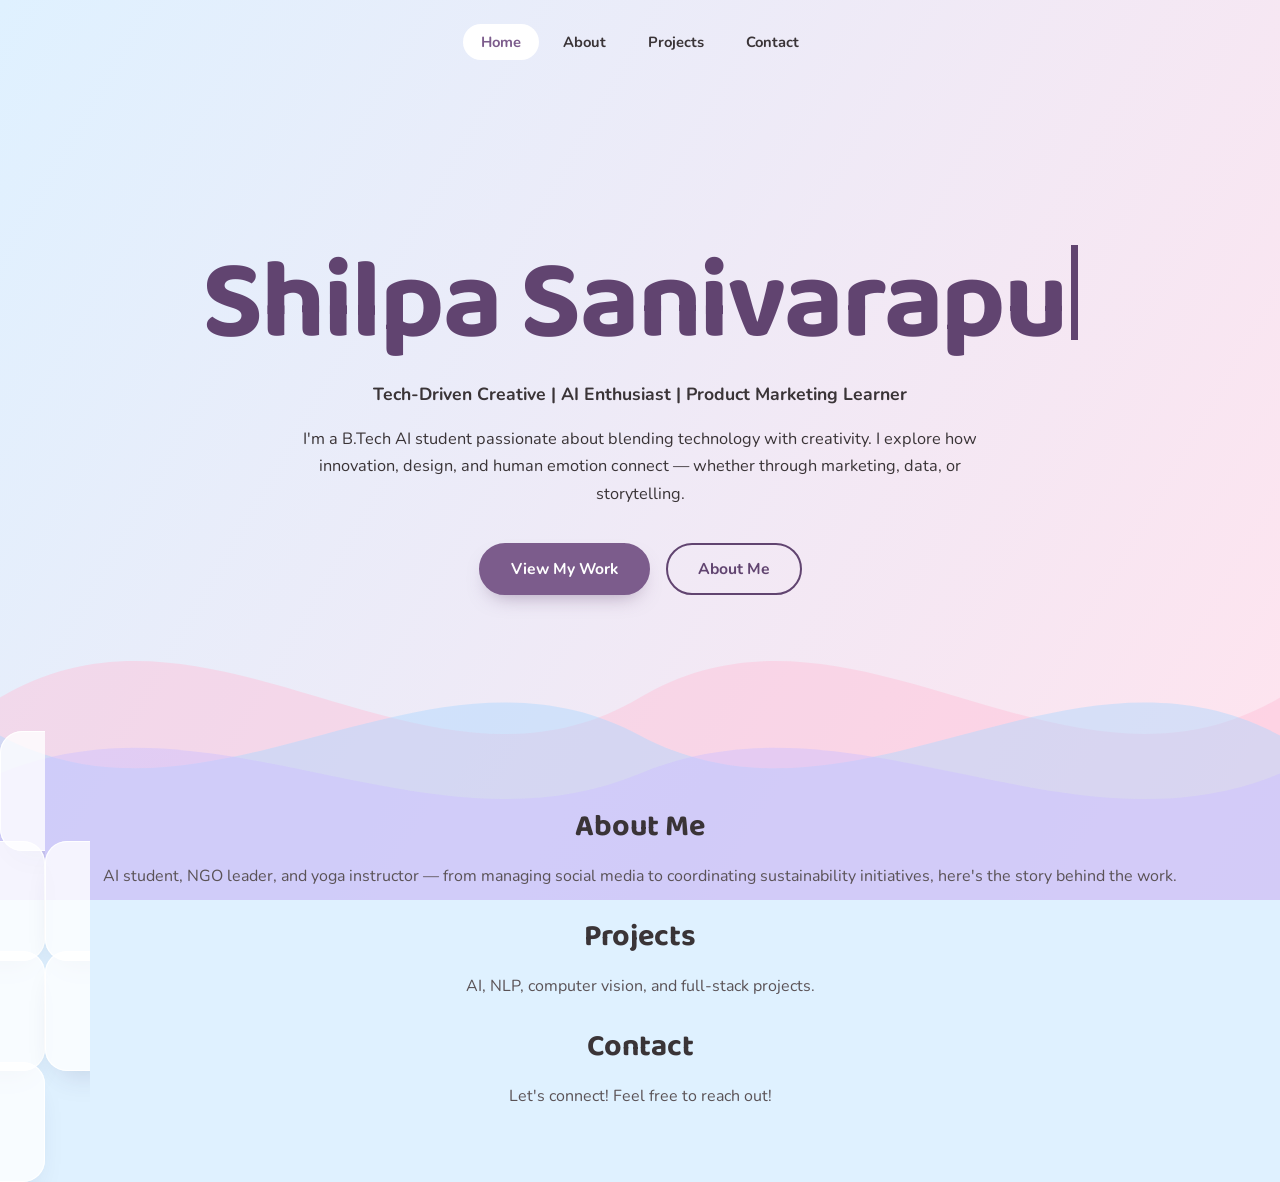
==== index.html @ 920e452c "Update index.html" ====
<!DOCTYPE html>
<html lang="en">
<head>
<meta charset="UTF-8">
<meta name="viewport" content="width=device-width, initial-scale=1.0">
<title>Shilpa Sanivarapu</title>
<link rel="stylesheet" href="style.css?v=3">
<script>document.documentElement.classList.add('js');</script>
</head>
<body>

<!-- Animated wavy background -->
<div class="bg-glow" aria-hidden="true"></div>
<div class="waves" aria-hidden="true">
  <svg class="wave w1" viewBox="0 0 2880 320" preserveAspectRatio="none"><path d="M0,160 C240,60 480,260 720,160 C960,60 1200,260 1440,160 C1680,60 1920,260 2160,160 C2400,60 2640,260 2880,160 L2880,320 L0,320 Z"/></svg>
  <svg class="wave w2" viewBox="0 0 2880 320" preserveAspectRatio="none"><path d="M0,190 C240,280 480,100 720,190 C960,280 1200,100 1440,190 C1680,280 1920,100 2160,190 C2400,280 2640,100 2880,190 L2880,320 L0,320 Z"/></svg>
  <svg class="wave w3" viewBox="0 0 2880 320" preserveAspectRatio="none"><path d="M0,220 C240,150 480,290 720,220 C960,150 1200,290 1440,220 C1680,150 1920,290 2160,220 C2400,150 2640,290 2880,220 L2880,320 L0,320 Z"/></svg>
</div>

<nav class="site-nav">
  <a href="index.html" class="active">Home</a>
  <a href="about.html">About</a>
  <a href="projects.html">Projects</a>
  <a href="contact.html">Contact</a>
</nav>

<section class="hero">
  <h1 id="name" aria-label="Shilpa Sanivarapu">Shilpa Sanivarapu</h1>
  <p class="tagline fade-in">Tech-Driven Creative | AI Enthusiast | Product Marketing Learner</p>
  <p class="intro fade-in">I'm a B.Tech AI student passionate about blending technology with creativity. I explore how innovation, design, and human emotion connect — whether through marketing, data, or storytelling.</p>
  <div class="btn-row fade-in">
    <a href="projects.html" class="btn">View My Work</a>
    <a href="about.html" class="btn btn-outline">About Me</a>
  </div>
</section>

  <a href="about.html" class="card reveal">
    <h2>About Me</h2>
    <p class="teaser">AI student, NGO leader, and yoga instructor — from managing social media to coordinating sustainability initiatives, here's the story behind the work.</p>
  </a>
  <a href="projects.html" class="card reveal">
    <h2>Projects</h2>
    <p class="teaser">AI, NLP, computer vision, and full-stack projects.</p>
  </a>
  <a href="contact.html" class="card reveal">
    <h2>Contact</h2>
    <p class="teaser">Let's connect! Feel free to reach out!</p>
  </a>

<script>
(function () {
  var reduce = window.matchMedia('(prefers-reduced-motion: reduce)').matches;
  var h1 = document.getElementById('name');
  var full = h1.textContent;
  var seen = false;
  try { seen = sessionStorage.getItem('introSeen'); sessionStorage.setItem('introSeen', '1'); } catch (e) {}

  // Typing intro (~1.2s), skipped on repeat visits or reduced motion
  if (reduce || seen) {
    document.body.classList.add('intro-done');
  } else {
    h1.textContent = '';
    h1.classList.add('typing');
    var i = 0, speed = 70;
    (function type() {
      h1.textContent = full.slice(0, ++i);
      if (i < full.length) setTimeout(type, speed);
      else setTimeout(function () { h1.classList.remove('typing'); }, 700);
    })();
    document.body.classList.add('intro-run'); // fades in the rest right away
  }

  // Scroll reveals
  var items = document.querySelectorAll('.reveal');
  if (!('IntersectionObserver' in window) || reduce) {
    items.forEach(function (el) { el.classList.add('in'); });
    return;
  }
  var io = new IntersectionObserver(function (entries) {
    entries.forEach(function (e) {
      if (e.isIntersecting) { e.target.classList.add('in'); io.unobserve(e.target); }
    });
  }, { threshold: 0.2 });
  items.forEach(function (el) { io.observe(el); });
})();
</script>
</body>
</html>
---- style.css ----
@import url('https://fonts.googleapis.com/css2?family=Baloo+2:wght@600;700;800&family=Nunito:wght@400;600;700&display=swap');

:root {
  --sky: #dff1ff;
  --blush: #ffe3ee;
  --accent: #7c5c8c;
  --accent-dark: #614470;
  --heading: #3a3437;
  --text: #5a5256;
  --card: rgba(255, 255, 255, 0.78);
  --border: rgba(255, 255, 255, 0.9);
  --shadow: 0 16px 32px -18px rgba(60, 50, 90, 0.25);
}

* { margin: 0; padding: 0; box-sizing: border-box; }
html { scroll-behavior: smooth; }

body {
  font-family: 'Nunito', -apple-system, BlinkMacSystemFont, sans-serif;
  color: var(--text);
  background: var(--sky);
  min-height: 100vh;
  overflow-x: hidden;
}

h1, h2, h3 { font-family: 'Baloo 2', 'Nunito', sans-serif; font-weight: 700; color: var(--heading); }
a { text-decoration: none; color: inherit; }

/* ---------- Animated background ---------- */
.bg-glow {
  position: fixed; inset: 0; z-index: -2;
  background: linear-gradient(120deg, var(--sky), var(--blush), #e8e4ff, var(--sky));
  background-size: 300% 300%;
  animation: drift 18s ease-in-out infinite;
}
@keyframes drift { 0%,100% { background-position: 0% 50%; } 50% { background-position: 100% 50%; } }

.waves { position: fixed; left: 0; right: 0; bottom: 0; height: 45vh; z-index: -1; overflow: hidden; pointer-events: none; }
.wave { position: absolute; bottom: 0; left: 0; width: 200%; height: 100%; animation: slide linear infinite; }
.wave path { fill: currentColor; }
.w1 { color: rgba(255, 190, 215, 0.45); animation-duration: 22s; }
.w2 { color: rgba(170, 215, 255, 0.45); animation-duration: 30s; animation-direction: reverse; }
.w3 { color: rgba(205, 190, 255, 0.45); animation-duration: 40s; }
@keyframes slide { to { transform: translateX(-50%); } }

/* ---------- Nav ---------- */
.site-nav { display: flex; justify-content: center; gap: 6px; flex-wrap: wrap; padding: 24px 24px 0; }
.site-nav a {
  font-weight: 700; font-size: 0.92rem; color: var(--heading);
  padding: 8px 18px; border-radius: 999px; transition: background 0.2s, color 0.2s;
}
.site-nav a:hover, .site-nav a.active { background: #fff; color: var(--accent); }

/* ---------- Hero ---------- */
.hero { text-align: center; padding: 90px 24px 90px; max-width: 1100px; margin: 0 auto; min-height: 80vh; display: flex; flex-direction: column; justify-content: center; }
.hero h1 {
  font-size: clamp(3rem, 10vw, 7rem);
  line-height: 1; letter-spacing: -0.02em; margin-bottom: 22px;
  color: var(--accent-dark); min-height: 1em;
}
.hero h1.typing::after { content: ''; display: inline-block; width: 0.06em; height: 0.85em; margin-left: 0.05em; background: var(--accent-dark); vertical-align: -0.05em; animation: blink 0.7s step-end infinite; }
@keyframes blink { 50% { opacity: 0; } }

.tagline { font-weight: 700; color: var(--heading); font-size: 1.1rem; margin-bottom: 20px; }
.intro { font-size: 1.02rem; line-height: 1.7; max-width: 680px; margin: 0 auto 34px; color: var(--heading); }

/* Rest of hero fades in right after typing starts */
.fade-in { opacity: 1; }
body.intro-run .fade-in { opacity: 0; animation: fadeUp 0.8s ease forwards; }
body.intro-run .tagline { animation-delay: 0.4s; }
body.intro-run .intro { animation-delay: 0.6s; }
body.intro-run .btn-row { animation-delay: 0.8s; }
@keyframes fadeUp { from { opacity: 0; transform: translateY(14px); } to { opacity: 1; transform: none; } }

.btn-row { display: flex; gap: 16px; justify-content: center; flex-wrap: wrap; }
.btn {
  display: inline-block; font-weight: 700; font-size: 0.98rem; color: #fff; background: var(--accent);
  padding: 13px 30px; border-radius: 999px; border: 2px solid var(--accent);
  box-shadow: 0 10px 20px -10px rgba(97, 68, 112, 0.5); transition: transform 0.15s, background 0.15s;
}
.btn:hover { transform: translateY(-2px); background: var(--accent-dark); }
.btn-outline { background: transparent; color: var(--accent-dark); border-color: var(--accent-dark); box-shadow: none; }
.btn-outline:hover { background: var(--accent-dark); color: #fff; }

/* ---------- Cards ---------- */
.section-wrap { max-width: 820px; margin: 0 auto; padding: 0 24px 140px; display: flex; flex-direction: column; gap: 28px; }
.card {
  background: var(--card); backdrop-filter: blur(8px); -webkit-backdrop-filter: blur(8px);
  border: 1px solid var(--border); border-radius: 22px; box-shadow: var(--shadow);
  padding: 48px 44px; text-align: center; transition: transform 0.2s, box-shadow 0.2s;
}
.card:hover { transform: translateY(-4px); }
.card h2 { font-size: 1.9rem; margin-bottom: 12px; }
.teaser { line-height: 1.7; }

/* Scroll reveal (only hidden when JS is running) */
.js .reveal { opacity: 0; transform: translateY(28px); transition: opacity 0.7s ease, transform 0.7s ease; }
.js .reveal.in { opacity: 1; transform: none; }
.js .reveal.in:hover { transform: translateY(-4px); }

/* ---------- Inner pages (About, Projects, Contact) ---------- */
.page-wrap { max-width: 820px; margin: 0 auto; padding: 50px 24px 140px; }
.page-card { background: var(--card); backdrop-filter: blur(8px); border: 1px solid var(--border); border-radius: 22px; box-shadow: var(--shadow); padding: 52px 46px; }
.page-card h1 { font-size: 2.4rem; text-align: center; margin-bottom: 30px; color: var(--accent); }
.page-card p { line-height: 1.8; margin-bottom: 20px; }
.grid { display: grid; grid-template-columns: repeat(auto-fit, minmax(230px, 1fr)); gap: 20px; margin: 32px 0; }
.grid-item { background: #fff; border-radius: 18px; padding: 26px 24px; }
.grid-item h3 { font-size: 1.12rem; margin-bottom: 8px; color: var(--accent-dark); }
.back-link-row { text-align: center; margin-top: 36px; }
.back-link { font-weight: 700; font-size: 0.92rem; }
.back-link:hover { color: var(--accent); }

@media (max-width: 600px) { .card, .page-card { padding: 32px 22px; } }

@media (prefers-reduced-motion: reduce) {
  *, *::before, *::after { animation: none !important; transition: none !important; }
  .js .reveal { opacity: 1; transform: none; }
}
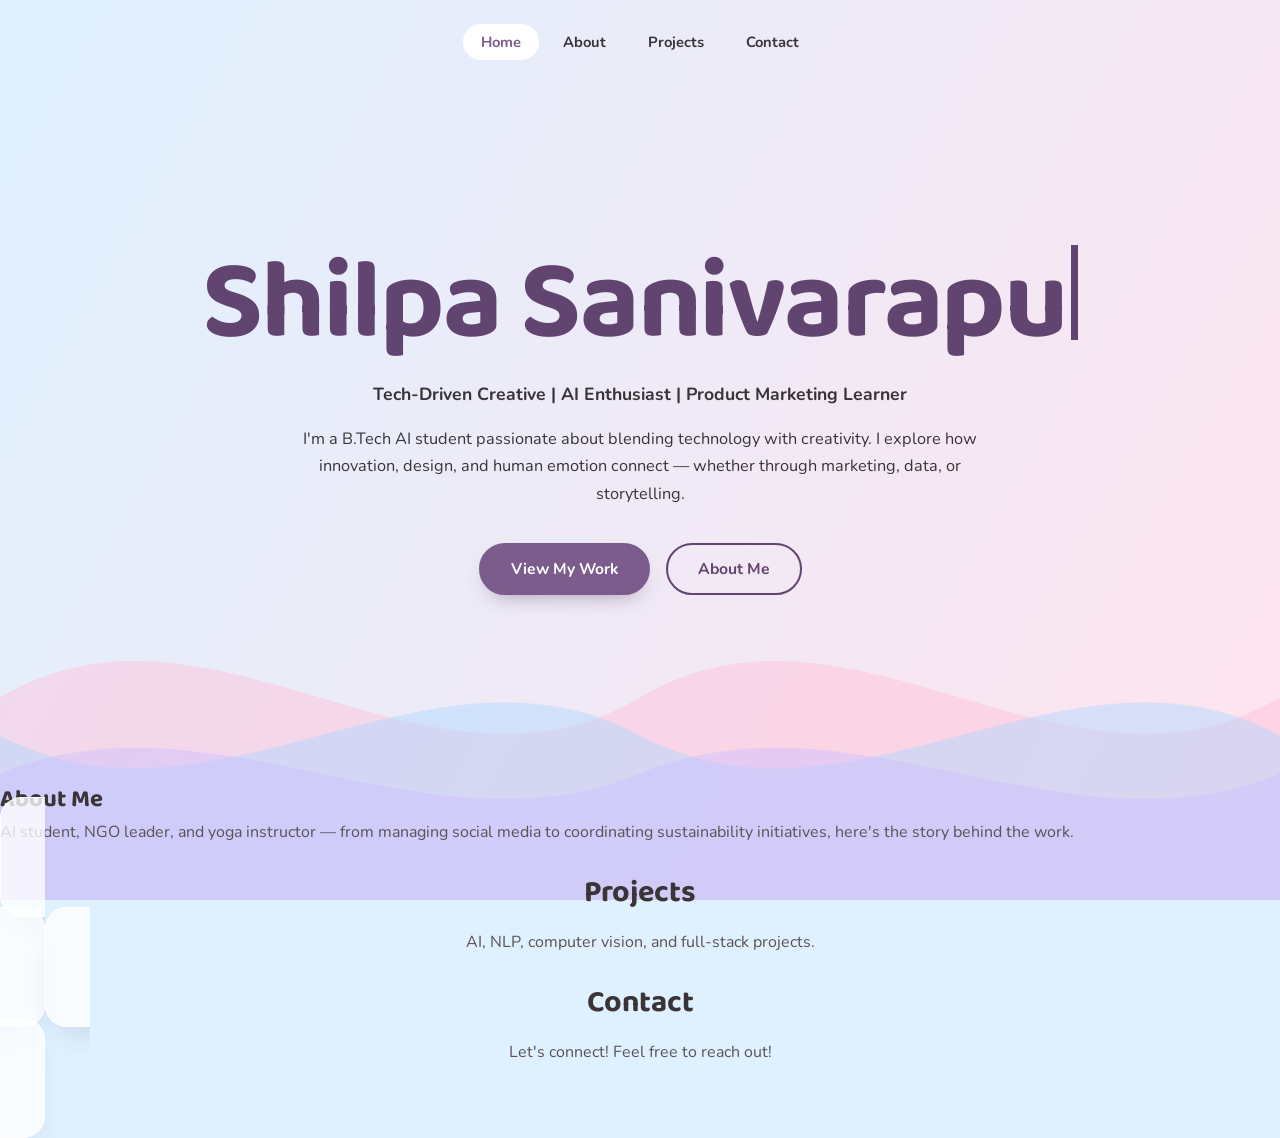
==== commit c1c0ddbb: "Fix anchor tag for About Me section" ====
--- a/index.html
+++ b/index.html
@@ -9,7 +9,6 @@
 </head>
 <body>
 
-<!-- Animated wavy background -->
 <div class="bg-glow" aria-hidden="true"></div>
 <div class="waves" aria-hidden="true">
   <svg class="wave w1" viewBox="0 0 2880 320" preserveAspectRatio="none"><path d="M0,160 C240,60 480,260 720,160 C960,60 1200,260 1440,160 C1680,60 1920,260 2160,160 C2400,60 2640,260 2880,160 L2880,320 L0,320 Z"/></svg>
@@ -34,7 +33,7 @@
   </div>
 </section>
 
-  <a href="about.html" class="card reveal">
+  <a href="about.html">
     <h2>About Me</h2>
     <p class="teaser">AI student, NGO leader, and yoga instructor — from managing social media to coordinating sustainability initiatives, here's the story behind the work.</p>
   </a>
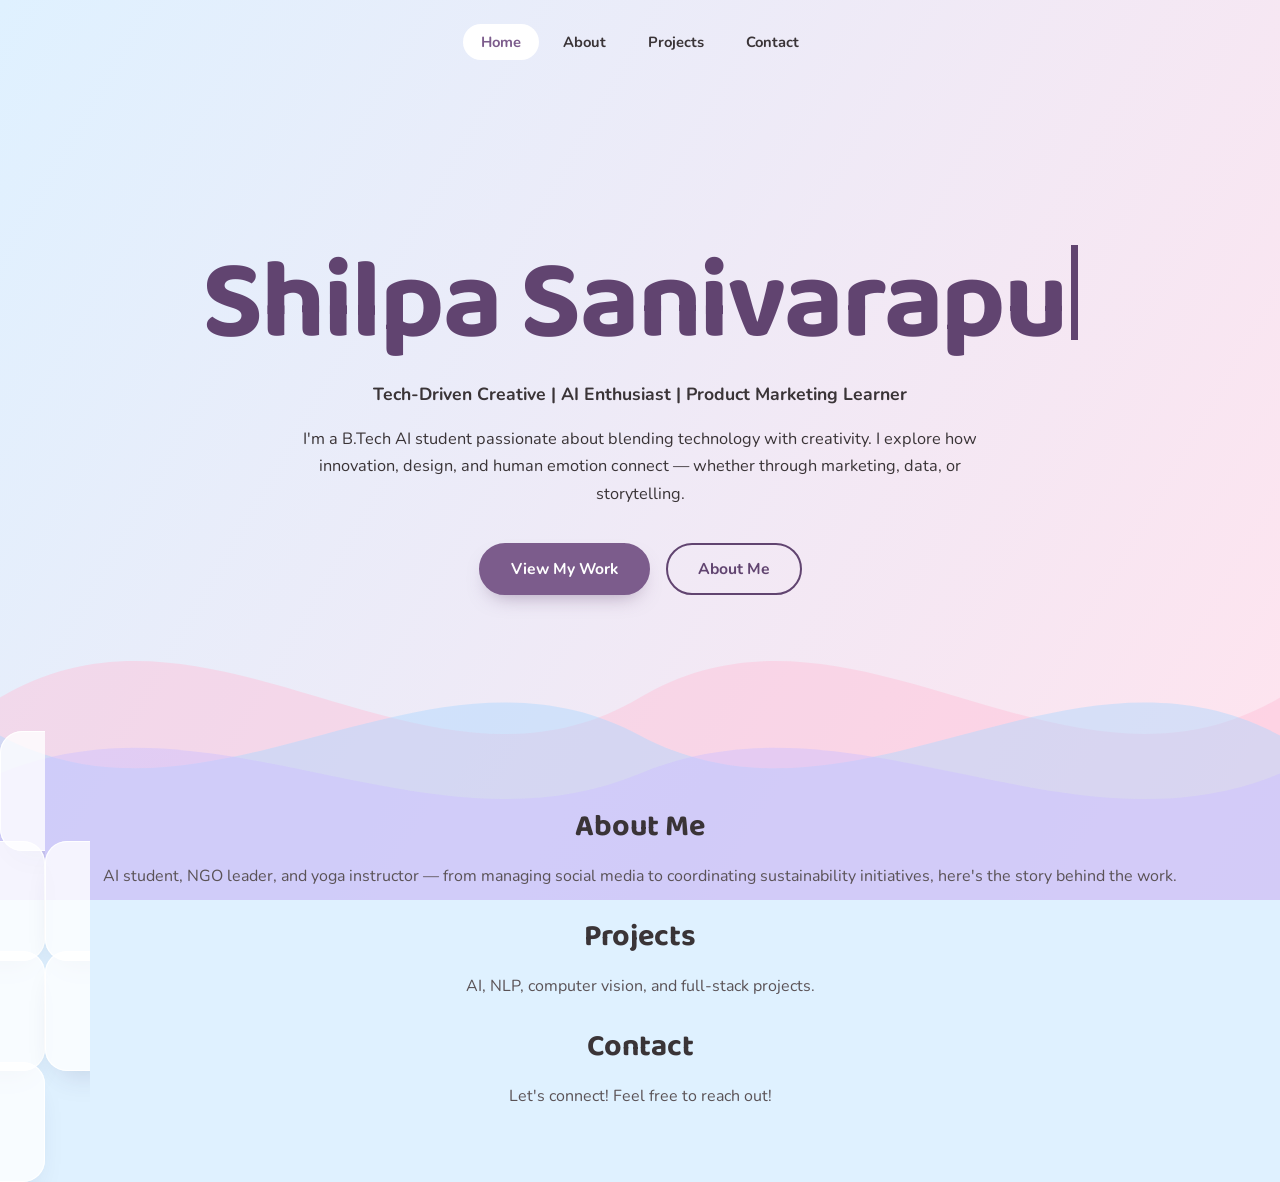
==== commit 0b149963: "Update index.html" ====
--- a/index.html
+++ b/index.html
@@ -33,7 +33,8 @@
   </div>
 </section>
 
-  <a href="about.html">
+<div class="cards-container">
+  <a href="about.html" class="card reveal">
     <h2>About Me</h2>
     <p class="teaser">AI student, NGO leader, and yoga instructor — from managing social media to coordinating sustainability initiatives, here's the story behind the work.</p>
   </a>
@@ -45,6 +46,7 @@
     <h2>Contact</h2>
     <p class="teaser">Let's connect! Feel free to reach out!</p>
   </a>
+</div>
 
 <script>
 (function () {
@@ -66,7 +68,7 @@
       if (i < full.length) setTimeout(type, speed);
       else setTimeout(function () { h1.classList.remove('typing'); }, 700);
     })();
-    document.body.classList.add('intro-run'); // fades in the rest right away
+    document.body.classList.add('intro-run');
   }
 
   // Scroll reveals
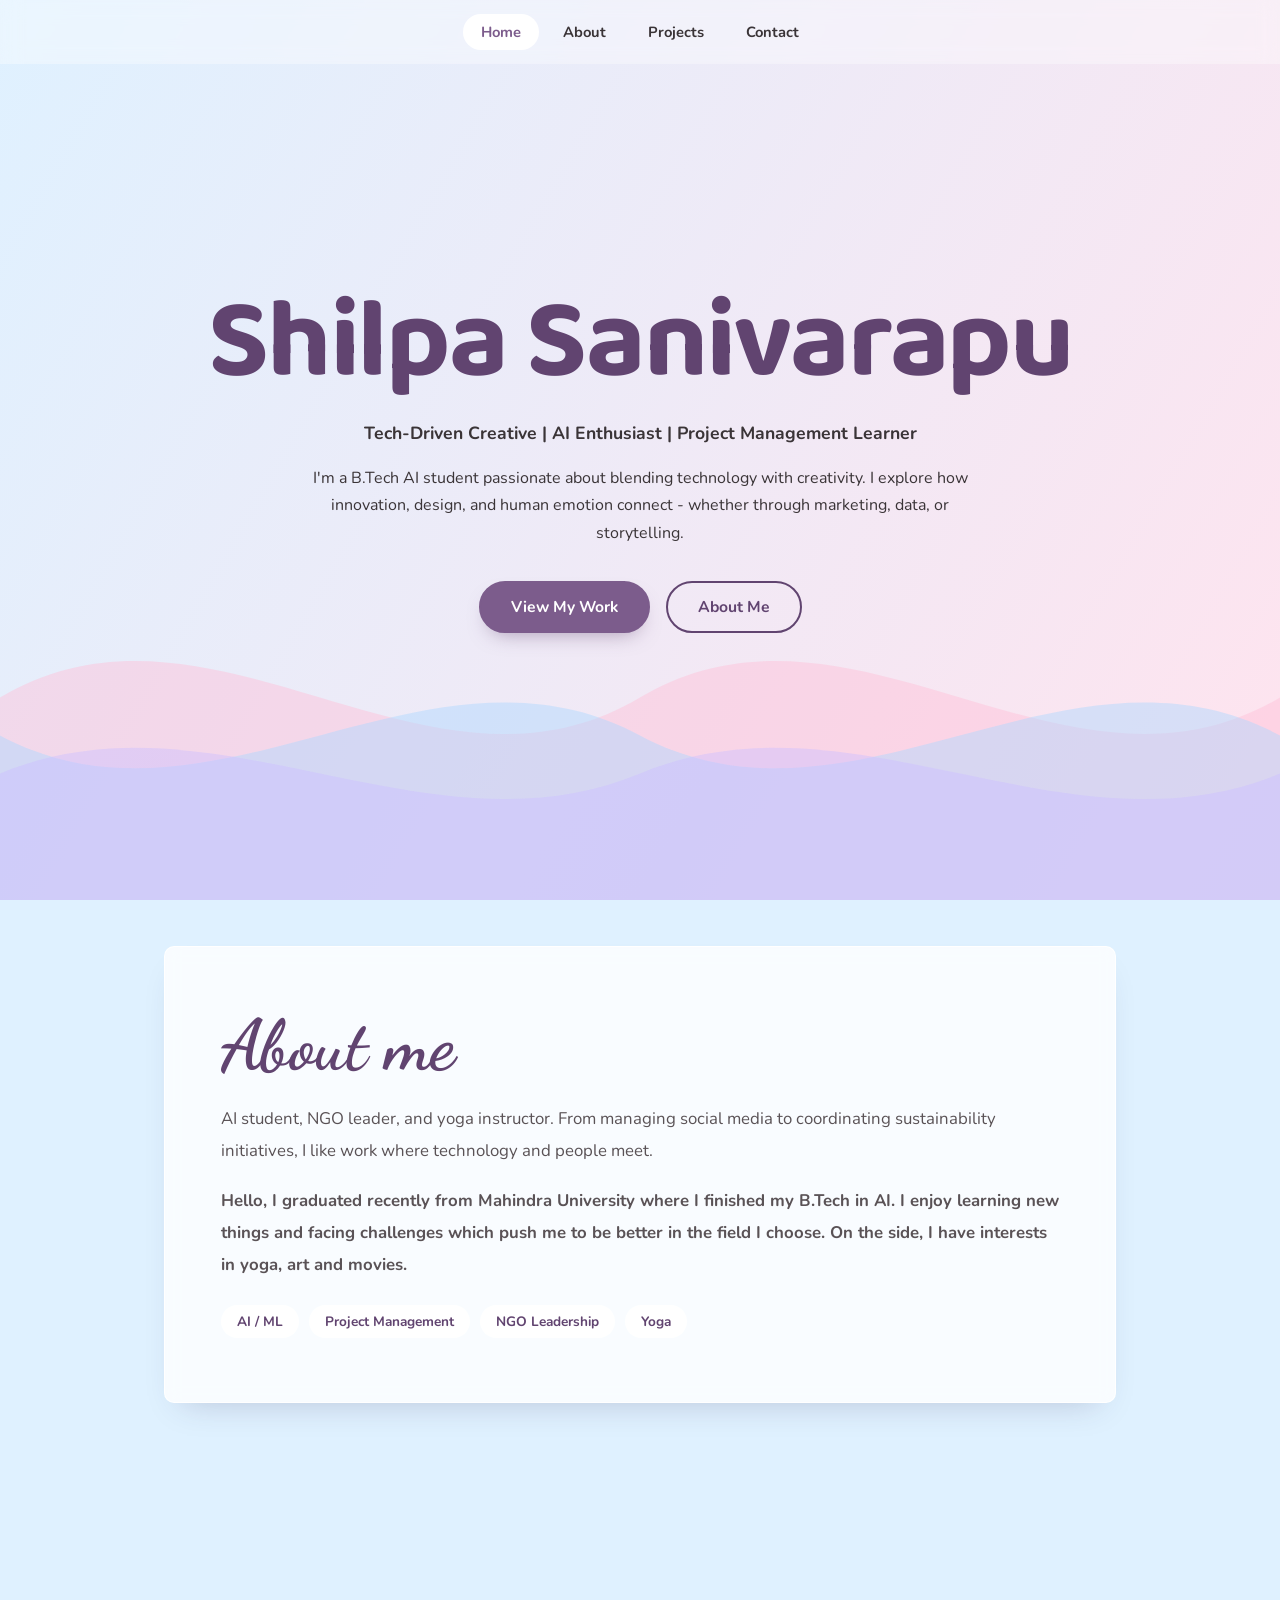
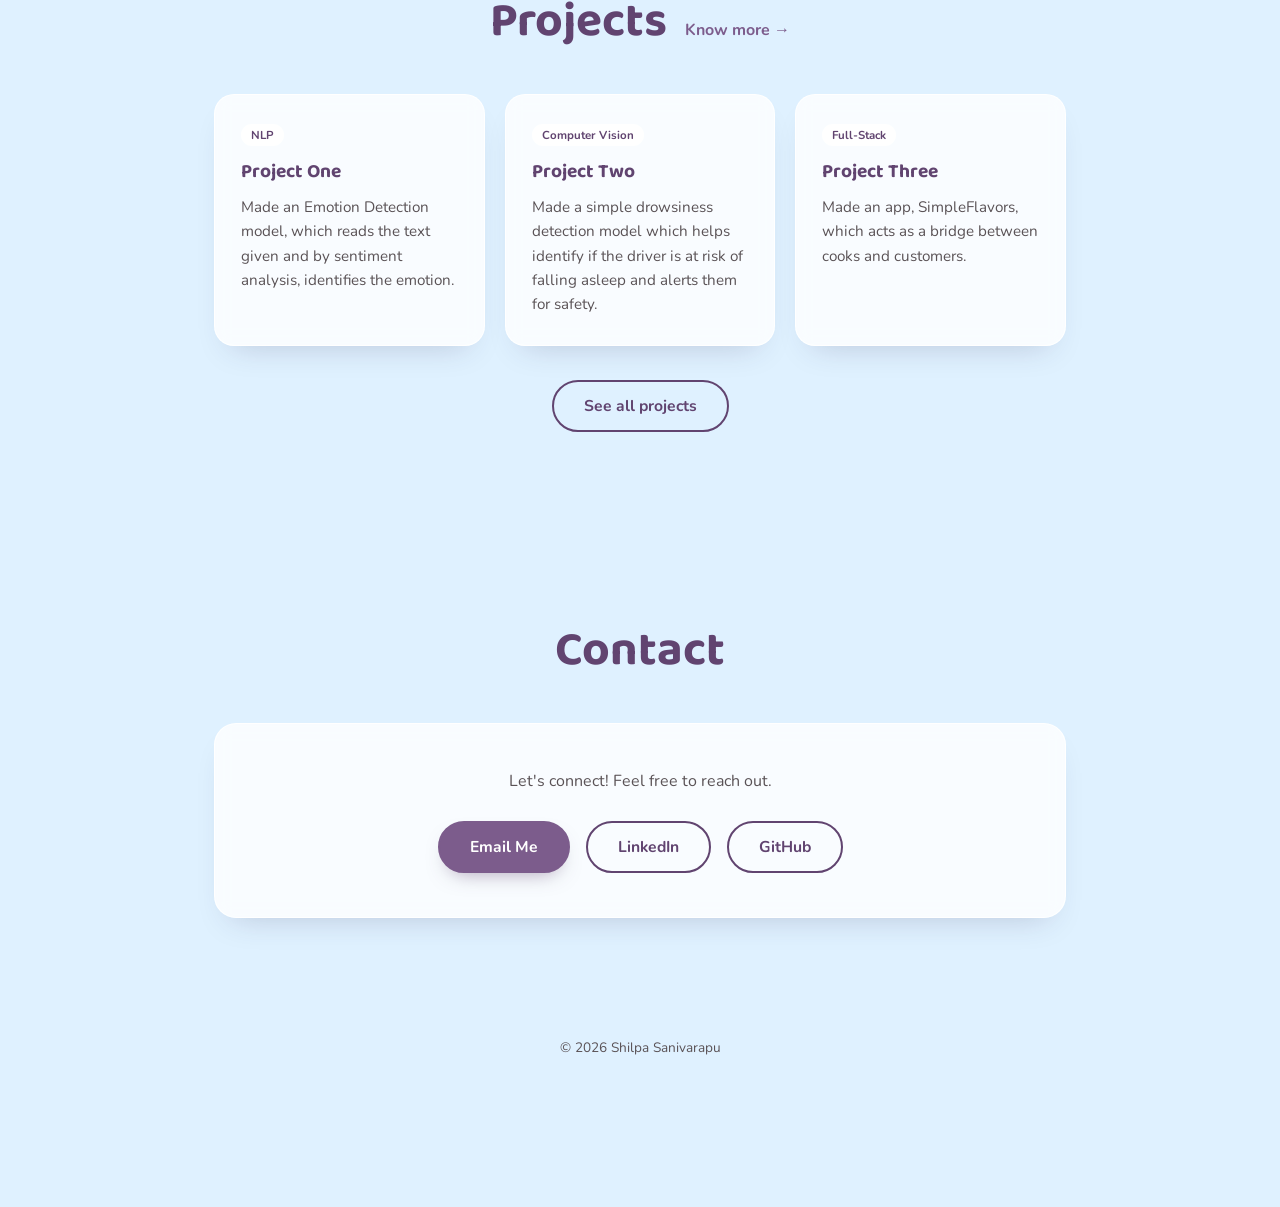
==== commit db047bb8: "Update index.html" ====
--- a/index.html
+++ b/index.html
@@ -3,86 +3,150 @@
 <head>
 <meta charset="UTF-8">
 <meta name="viewport" content="width=device-width, initial-scale=1.0">
-<title>Shilpa Sanivarapu</title>
-<link rel="stylesheet" href="style.css?v=3">
-<script>document.documentElement.classList.add('js');</script>
+<title>Shilpa Sanivarapu — One-page demo</title>
+<style>
+@import url('https://fonts.googleapis.com/css2?family=Baloo+2:wght@600;700;800&family=Nunito:wght@400;600;700&family=Dancing+Script:wght@600;700&display=swap');
+:root{--sky:#dff1ff;--blush:#ffe3ee;--accent:#7c5c8c;--accent-dark:#614470;--heading:#3a3437;--text:#5a5256;--card:rgba(255,255,255,.8);--shadow:0 16px 32px -18px rgba(60,50,90,.25)}
+*{margin:0;padding:0;box-sizing:border-box}
+html{scroll-behavior:smooth;scroll-padding-top:70px}
+body{font-family:'Nunito',sans-serif;color:var(--text);background:var(--sky);overflow-x:hidden}
+h1,h2,h3{font-family:'Baloo 2',sans-serif;color:var(--heading);font-weight:700}
+a{text-decoration:none;color:inherit}
+
+.bg-glow{position:fixed;inset:0;z-index:-2;background:linear-gradient(120deg,var(--sky),var(--blush),#e8e4ff,var(--sky));background-size:300% 300%;animation:drift 18s ease-in-out infinite}
+@keyframes drift{0%,100%{background-position:0% 50%}50%{background-position:100% 50%}}
+.waves{position:fixed;left:0;right:0;bottom:0;height:45vh;z-index:-1;overflow:hidden;pointer-events:none}
+.wave{position:absolute;bottom:0;left:0;width:200%;height:100%;animation:slide linear infinite}
+.wave path{fill:currentColor}
+.w1{color:rgba(255,190,215,.45);animation-duration:22s}
+.w2{color:rgba(170,215,255,.45);animation-duration:30s;animation-direction:reverse}
+.w3{color:rgba(205,190,255,.45);animation-duration:40s}
+@keyframes slide{to{transform:translateX(-50%)}}
+
+.site-nav{position:sticky;top:0;z-index:10;display:flex;justify-content:center;gap:6px;flex-wrap:wrap;padding:14px 24px;backdrop-filter:blur(10px);-webkit-backdrop-filter:blur(10px);background:rgba(255,255,255,.35)}
+.site-nav a{font-weight:700;font-size:.92rem;color:var(--heading);padding:8px 18px;border-radius:999px;transition:.2s}
+.site-nav a:hover,.site-nav a.active{background:#fff;color:var(--accent)}
+
+section{max-width:900px;margin:0 auto;padding:90px 24px}
+.hero{min-height:88vh;display:flex;flex-direction:column;justify-content:center;text-align:center;max-width:1100px}
+.hero h1{font-size:clamp(3rem,10vw,7rem);line-height:1;letter-spacing:-.02em;color:var(--accent-dark);margin-bottom:22px;min-height:1em}
+.hero h1.typing::after{content:'';display:inline-block;width:.06em;height:.85em;margin-left:.05em;background:var(--accent-dark);vertical-align:-.05em;animation:blink .7s step-end infinite}
+@keyframes blink{50%{opacity:0}}
+.tagline{font-weight:700;color:var(--heading);font-size:1.1rem;margin-bottom:20px}
+.intro{line-height:1.7;max-width:680px;margin:0 auto 34px;color:var(--heading)}
+body.run .fade{opacity:0;animation:up .8s ease forwards}
+body.run .tagline{animation-delay:.4s}body.run .intro{animation-delay:.6s}body.run .btn-row{animation-delay:.8s}
+@keyframes up{from{opacity:0;transform:translateY(14px)}to{opacity:1;transform:none}}
+
+.btn-row{display:flex;gap:16px;justify-content:center;flex-wrap:wrap}
+.btn{display:inline-block;font-weight:700;color:#fff;background:var(--accent);padding:13px 30px;border-radius:999px;border:2px solid var(--accent);box-shadow:0 10px 20px -10px rgba(97,68,112,.5);transition:.15s;cursor:pointer;font-family:inherit;font-size:.98rem}
+.btn:hover{transform:translateY(-2px);background:var(--accent-dark)}
+.btn-outline{background:transparent;color:var(--accent-dark);border-color:var(--accent-dark);box-shadow:none}
+.btn-outline:hover{background:var(--accent-dark);color:#fff}
+
+.sec-title{font-size:clamp(2rem,5vw,3rem);color:var(--accent-dark);text-align:center;margin-bottom:34px}
+.panel{background:var(--card);backdrop-filter:blur(8px);-webkit-backdrop-filter:blur(8px);border:1px solid rgba(255,255,255,.9);border-radius:22px;box-shadow:var(--shadow);padding:44px}
+.panel p{line-height:1.8;margin-bottom:18px}.panel p:last-child{margin-bottom:0}
+.chips{display:flex;gap:10px;flex-wrap:wrap;justify-content:center;margin-top:24px}
+.chip{background:#fff;color:var(--accent-dark);font-weight:700;font-size:.85rem;padding:7px 16px;border-radius:999px}
+
+.grid{display:grid;grid-template-columns:repeat(auto-fit,minmax(240px,1fr));gap:20px}
+.item{background:var(--card);backdrop-filter:blur(8px);border:1px solid rgba(255,255,255,.9);border-radius:20px;box-shadow:var(--shadow);padding:28px 26px;transition:transform .2s}
+.item:hover{transform:translateY(-5px)}
+.item h3{font-size:1.2rem;color:var(--accent-dark);margin-bottom:8px}
+.item p{font-size:.95rem;line-height:1.6}
+.tag{display:inline-block;font-size:.72rem;font-weight:700;color:var(--accent-dark);background:#fff;padding:3px 10px;border-radius:999px;margin-bottom:10px}
+
+.box{background:var(--card);backdrop-filter:blur(8px);-webkit-backdrop-filter:blur(8px);border:1px solid rgba(255,255,255,.95);border-radius:10px;box-shadow:var(--shadow);padding:64px 56px;min-height:340px}
+.box p{line-height:1.9;font-size:1.05rem;margin-bottom:18px}
+.box .chips{justify-content:flex-start}
+.script-title{font-family:'Dancing Script',cursive;font-size:clamp(2.8rem,7vw,4.4rem);font-weight:700;color:var(--accent-dark);margin-bottom:22px;line-height:1}
+#about{max-width:1000px}
+.sec-head{display:flex;align-items:baseline;justify-content:center;gap:18px;flex-wrap:wrap;margin-bottom:34px}
+.sec-head .sec-title{margin:0}
+.more{font-weight:700;color:var(--accent);border-bottom:2px solid transparent;transition:.15s}
+.more:hover{color:var(--accent-dark);border-color:var(--accent-dark)}
+.more-row{text-align:center;margin-top:34px}
+.contact{text-align:center}
+.contact p{margin-bottom:26px;line-height:1.7}
+footer{text-align:center;padding:30px 24px 150px;font-size:.85rem}
+
+.js .reveal{opacity:0;transform:translateY(28px);transition:opacity .7s ease,transform .7s ease}
+.js .reveal.in{opacity:1;transform:none}
+@media(max-width:600px){.panel{padding:30px 22px}.box{padding:36px 24px}}
+@media(prefers-reduced-motion:reduce){*,*::before,*::after{animation:none!important;transition:none!important}.js .reveal{opacity:1;transform:none}}
+</style>
+<script>document.documentElement.classList.add('js')</script>
 </head>
 <body>
-
-<div class="bg-glow" aria-hidden="true"></div>
+<div class="bg-glow"></div>
 <div class="waves" aria-hidden="true">
-  <svg class="wave w1" viewBox="0 0 2880 320" preserveAspectRatio="none"><path d="M0,160 C240,60 480,260 720,160 C960,60 1200,260 1440,160 C1680,60 1920,260 2160,160 C2400,60 2640,260 2880,160 L2880,320 L0,320 Z"/></svg>
-  <svg class="wave w2" viewBox="0 0 2880 320" preserveAspectRatio="none"><path d="M0,190 C240,280 480,100 720,190 C960,280 1200,100 1440,190 C1680,280 1920,100 2160,190 C2400,280 2640,100 2880,190 L2880,320 L0,320 Z"/></svg>
-  <svg class="wave w3" viewBox="0 0 2880 320" preserveAspectRatio="none"><path d="M0,220 C240,150 480,290 720,220 C960,150 1200,290 1440,220 C1680,150 1920,290 2160,220 C2400,150 2640,290 2880,220 L2880,320 L0,320 Z"/></svg>
+<svg class="wave w1" viewBox="0 0 2880 320" preserveAspectRatio="none"><path d="M0,160 C240,60 480,260 720,160 C960,60 1200,260 1440,160 C1680,60 1920,260 2160,160 C2400,60 2640,260 2880,160 L2880,320 L0,320 Z"/></svg>
+<svg class="wave w2" viewBox="0 0 2880 320" preserveAspectRatio="none"><path d="M0,190 C240,280 480,100 720,190 C960,280 1200,100 1440,190 C1680,280 1920,100 2160,190 C2400,280 2640,100 2880,190 L2880,320 L0,320 Z"/></svg>
+<svg class="wave w3" viewBox="0 0 2880 320" preserveAspectRatio="none"><path d="M0,220 C240,150 480,290 720,220 C960,150 1200,290 1440,220 C1680,150 1920,290 2160,220 C2400,150 2640,290 2880,220 L2880,320 L0,320 Z"/></svg>
 </div>
 
 <nav class="site-nav">
-  <a href="index.html" class="active">Home</a>
-  <a href="about.html">About</a>
-  <a href="projects.html">Projects</a>
-  <a href="contact.html">Contact</a>
+<a href="#home" class="active">Home</a><a href="#about">About</a><a href="#projects">Projects</a><a href="#contact">Contact</a>
 </nav>
 
-<section class="hero">
-  <h1 id="name" aria-label="Shilpa Sanivarapu">Shilpa Sanivarapu</h1>
-  <p class="tagline fade-in">Tech-Driven Creative | AI Enthusiast | Product Marketing Learner</p>
-  <p class="intro fade-in">I'm a B.Tech AI student passionate about blending technology with creativity. I explore how innovation, design, and human emotion connect — whether through marketing, data, or storytelling.</p>
-  <div class="btn-row fade-in">
-    <a href="projects.html" class="btn">View My Work</a>
-    <a href="about.html" class="btn btn-outline">About Me</a>
-  </div>
+<section id="home" class="hero">
+<h1 id="name">Shilpa Sanivarapu</h1>
+<p class="tagline fade">Tech-Driven Creative | AI Enthusiast | Project Management Learner</p>
+<p class="intro fade">I'm a B.Tech AI student passionate about blending technology with creativity. I explore how innovation, design, and human emotion connect - whether through marketing, data, or storytelling.</p>
+<div class="btn-row fade"><a href="#projects" class="btn">View My Work</a><a href="#about" class="btn btn-outline">About Me</a></div>
 </section>
 
-<div class="cards-container">
-  <a href="about.html" class="card reveal">
-    <h2>About Me</h2>
-    <p class="teaser">AI student, NGO leader, and yoga instructor — from managing social media to coordinating sustainability initiatives, here's the story behind the work.</p>
-  </a>
-  <a href="projects.html" class="card reveal">
-    <h2>Projects</h2>
-    <p class="teaser">AI, NLP, computer vision, and full-stack projects.</p>
-  </a>
-  <a href="contact.html" class="card reveal">
-    <h2>Contact</h2>
-    <p class="teaser">Let's connect! Feel free to reach out!</p>
-  </a>
+<section id="about">
+<div class="box reveal">
+<h2 class="script-title">About me</h2>
+<p>AI student, NGO leader, and yoga instructor. From managing social media to coordinating sustainability initiatives, I like work where technology and people meet.</p>
+<p><strong>Hello, I graduated recently from Mahindra University where I finished my B.Tech in AI. I enjoy learning new things and facing challenges which push me to be better in the field I choose. On the side, I have interests in yoga, art and movies. </strong></p>
+<div class="chips"><span class="chip">AI / ML</span><span class="chip">Project Management</span><span class="chip">NGO Leadership</span><span class="chip">Yoga</span></div>
 </div>
+</section>
+
+<section id="projects">
+<div class="sec-head reveal"><h2 class="sec-title">Projects</h2><a class="more" href="demo-projects.html">Know more →</a></div>
+<div class="grid">
+<div class="item reveal"><span class="tag">NLP</span><h3>Project One</h3><p>Made an Emotion Detection model, which reads the text given and by sentiment analysis, identifies the emotion.</p></div>
+<div class="item reveal"><span class="tag">Computer Vision</span><h3>Project Two</h3><p>Made a simple drowsiness detection model which helps identify if the driver is at risk of falling asleep and alerts them for safety.</p></div>
+<div class="item reveal"><span class="tag">Full-Stack</span><h3>Project Three</h3><p>Made an app, SimpleFlavors, which acts as a bridge between cooks and customers.</p></div>
+</div>
+<div class="more-row reveal"><a class="btn btn-outline" href="demo-projects.html">See all projects</a></div>
+</section>
+
+<section id="contact" class="contact">
+<h2 class="sec-title reveal">Contact</h2>
+<div class="panel reveal">
+<p>Let's connect! Feel free to reach out.</p>
+<div class="btn-row">
+<a class="btn" href="mailto:shilpa@icloud.com">Email Me</a>
+<a class="btn btn-outline" href="www.linkedin.com/in/shilpa-sanivarapu" target="_blank" rel="noopener">LinkedIn</a>
+<a class="btn btn-outline" href="https://github.com/Shilpa-Sanivarapu" target="_blank" rel="noopener">GitHub</a>
+</div>
+</div>
+</section>
+
+<footer>© 2026 Shilpa Sanivarapu</footer>
 
 <script>
-(function () {
-  var reduce = window.matchMedia('(prefers-reduced-motion: reduce)').matches;
-  var h1 = document.getElementById('name');
-  var full = h1.textContent;
-  var seen = false;
-  try { seen = sessionStorage.getItem('introSeen'); sessionStorage.setItem('introSeen', '1'); } catch (e) {}
-
-  // Typing intro (~1.2s), skipped on repeat visits or reduced motion
-  if (reduce || seen) {
-    document.body.classList.add('intro-done');
-  } else {
-    h1.textContent = '';
-    h1.classList.add('typing');
-    var i = 0, speed = 70;
-    (function type() {
-      h1.textContent = full.slice(0, ++i);
-      if (i < full.length) setTimeout(type, speed);
-      else setTimeout(function () { h1.classList.remove('typing'); }, 700);
-    })();
-    document.body.classList.add('intro-run');
-  }
-
-  // Scroll reveals
-  var items = document.querySelectorAll('.reveal');
-  if (!('IntersectionObserver' in window) || reduce) {
-    items.forEach(function (el) { el.classList.add('in'); });
-    return;
-  }
-  var io = new IntersectionObserver(function (entries) {
-    entries.forEach(function (e) {
-      if (e.isIntersecting) { e.target.classList.add('in'); io.unobserve(e.target); }
-    });
-  }, { threshold: 0.2 });
-  items.forEach(function (el) { io.observe(el); });
+(function(){
+var reduce=matchMedia('(prefers-reduced-motion: reduce)').matches;
+var h1=document.getElementById('name'),full=h1.textContent;
+if(!reduce){
+ h1.textContent='';h1.classList.add('typing');document.body.classList.add('run');
+ var i=0;(function t(){h1.textContent=full.slice(0,++i);if(i<full.length)setTimeout(t,70);else setTimeout(function(){h1.classList.remove('typing')},700)})();
+}
+var items=document.querySelectorAll('.reveal');
+if(!('IntersectionObserver' in window)||reduce){items.forEach(function(e){e.classList.add('in')})}
+else{var io=new IntersectionObserver(function(es){es.forEach(function(e){if(e.isIntersecting){e.target.classList.add('in');io.unobserve(e.target)}})},{threshold:.15});items.forEach(function(e){io.observe(e)})}
+// highlight nav link for the section in view
+var links=document.querySelectorAll('.site-nav a'),secs=document.querySelectorAll('section');
+if('IntersectionObserver' in window){
+ var so=new IntersectionObserver(function(es){es.forEach(function(e){if(e.isIntersecting){links.forEach(function(a){a.classList.toggle('active',a.getAttribute('href')==='#'+e.target.id)})}})},{rootMargin:'-45% 0px -50% 0px'});
+ secs.forEach(function(s){so.observe(s)});
+}
 })();
 </script>
 </body>
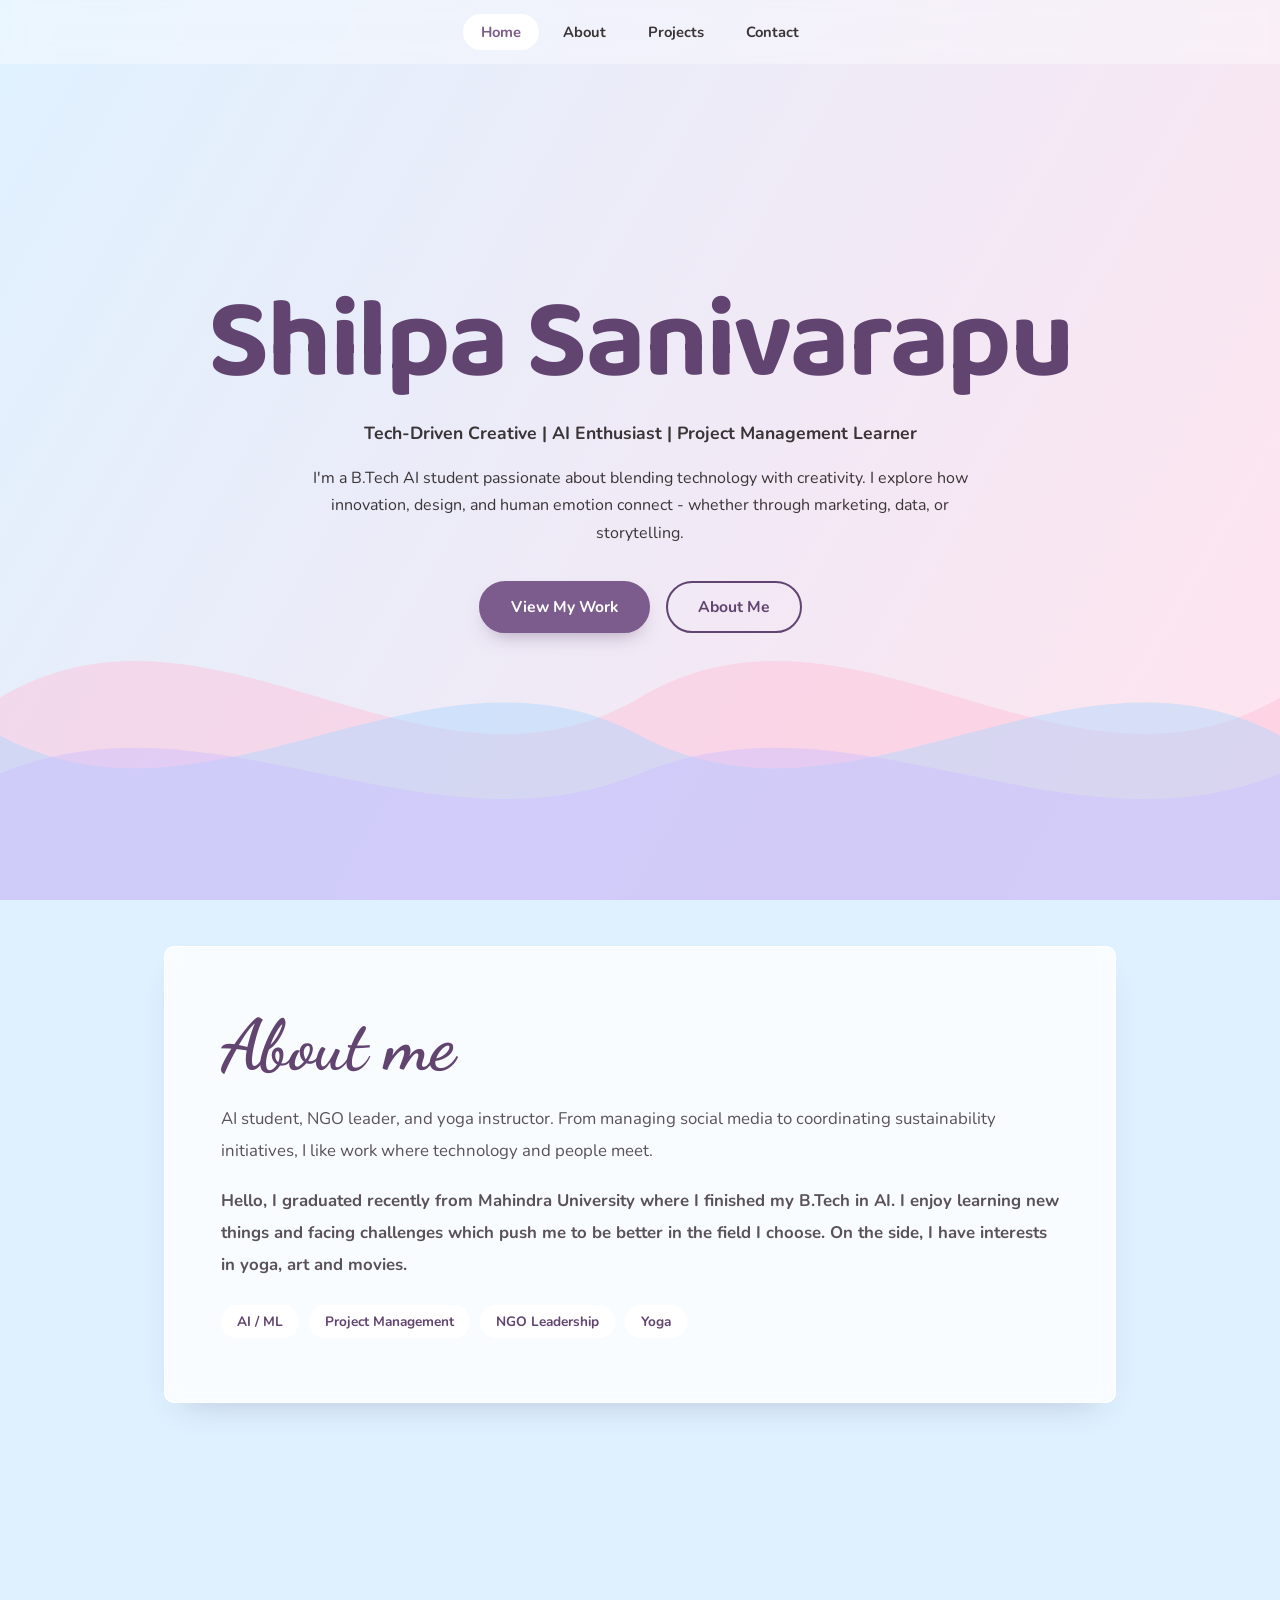
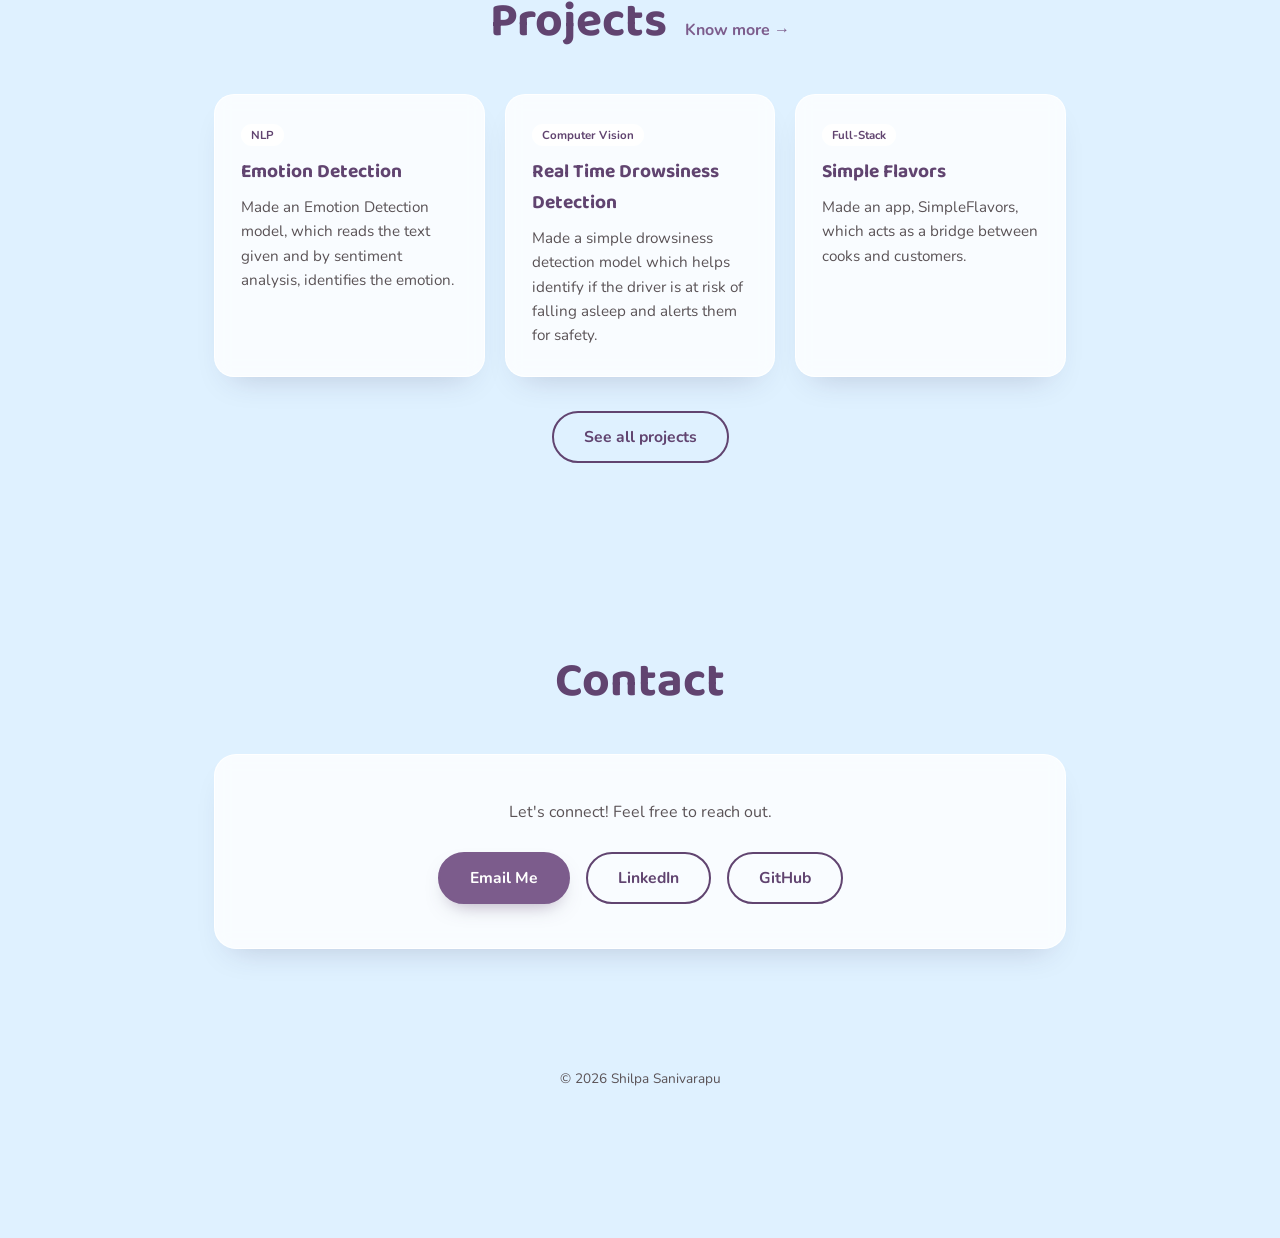
==== commit 633c5a6b: "Update index.html" ====
--- a/index.html
+++ b/index.html
@@ -107,13 +107,13 @@
 </section>
 
 <section id="projects">
-<div class="sec-head reveal"><h2 class="sec-title">Projects</h2><a class="more" href="demo-projects.html">Know more →</a></div>
+<div class="sec-head reveal"><h2 class="sec-title">Projects</h2><a class="more" href="projects.html">Know more →</a></div>
 <div class="grid">
-<div class="item reveal"><span class="tag">NLP</span><h3>Project One</h3><p>Made an Emotion Detection model, which reads the text given and by sentiment analysis, identifies the emotion.</p></div>
-<div class="item reveal"><span class="tag">Computer Vision</span><h3>Project Two</h3><p>Made a simple drowsiness detection model which helps identify if the driver is at risk of falling asleep and alerts them for safety.</p></div>
-<div class="item reveal"><span class="tag">Full-Stack</span><h3>Project Three</h3><p>Made an app, SimpleFlavors, which acts as a bridge between cooks and customers.</p></div>
+<div class="item reveal"><span class="tag">NLP</span><h3>Emotion Detection</h3><p>Made an Emotion Detection model, which reads the text given and by sentiment analysis, identifies the emotion.</p></div>
+<div class="item reveal"><span class="tag">Computer Vision</span><h3>Real Time Drowsiness Detection</h3><p>Made a simple drowsiness detection model which helps identify if the driver is at risk of falling asleep and alerts them for safety.</p></div>
+<div class="item reveal"><span class="tag">Full-Stack</span><h3>Simple Flavors</h3><p>Made an app, SimpleFlavors, which acts as a bridge between cooks and customers.</p></div>
 </div>
-<div class="more-row reveal"><a class="btn btn-outline" href="demo-projects.html">See all projects</a></div>
+<div class="more-row reveal"><a class="btn btn-outline" href="projects.html">See all projects</a></div>
 </section>
 
 <section id="contact" class="contact">
@@ -121,8 +121,8 @@
 <div class="panel reveal">
 <p>Let's connect! Feel free to reach out.</p>
 <div class="btn-row">
-<a class="btn" href="mailto:shilpa@icloud.com">Email Me</a>
-<a class="btn btn-outline" href="www.linkedin.com/in/shilpa-sanivarapu" target="_blank" rel="noopener">LinkedIn</a>
+<a class="btn" href="mailto:csbhavana@icloud.com">Email Me</a>
+<a class="btn btn-outline" href="https://www.linkedin.com/in/shilpa-sanivarapu/?isSelfProfile=true" target="_blank" rel="noopener">LinkedIn</a>
 <a class="btn btn-outline" href="https://github.com/Shilpa-Sanivarapu" target="_blank" rel="noopener">GitHub</a>
 </div>
 </div>
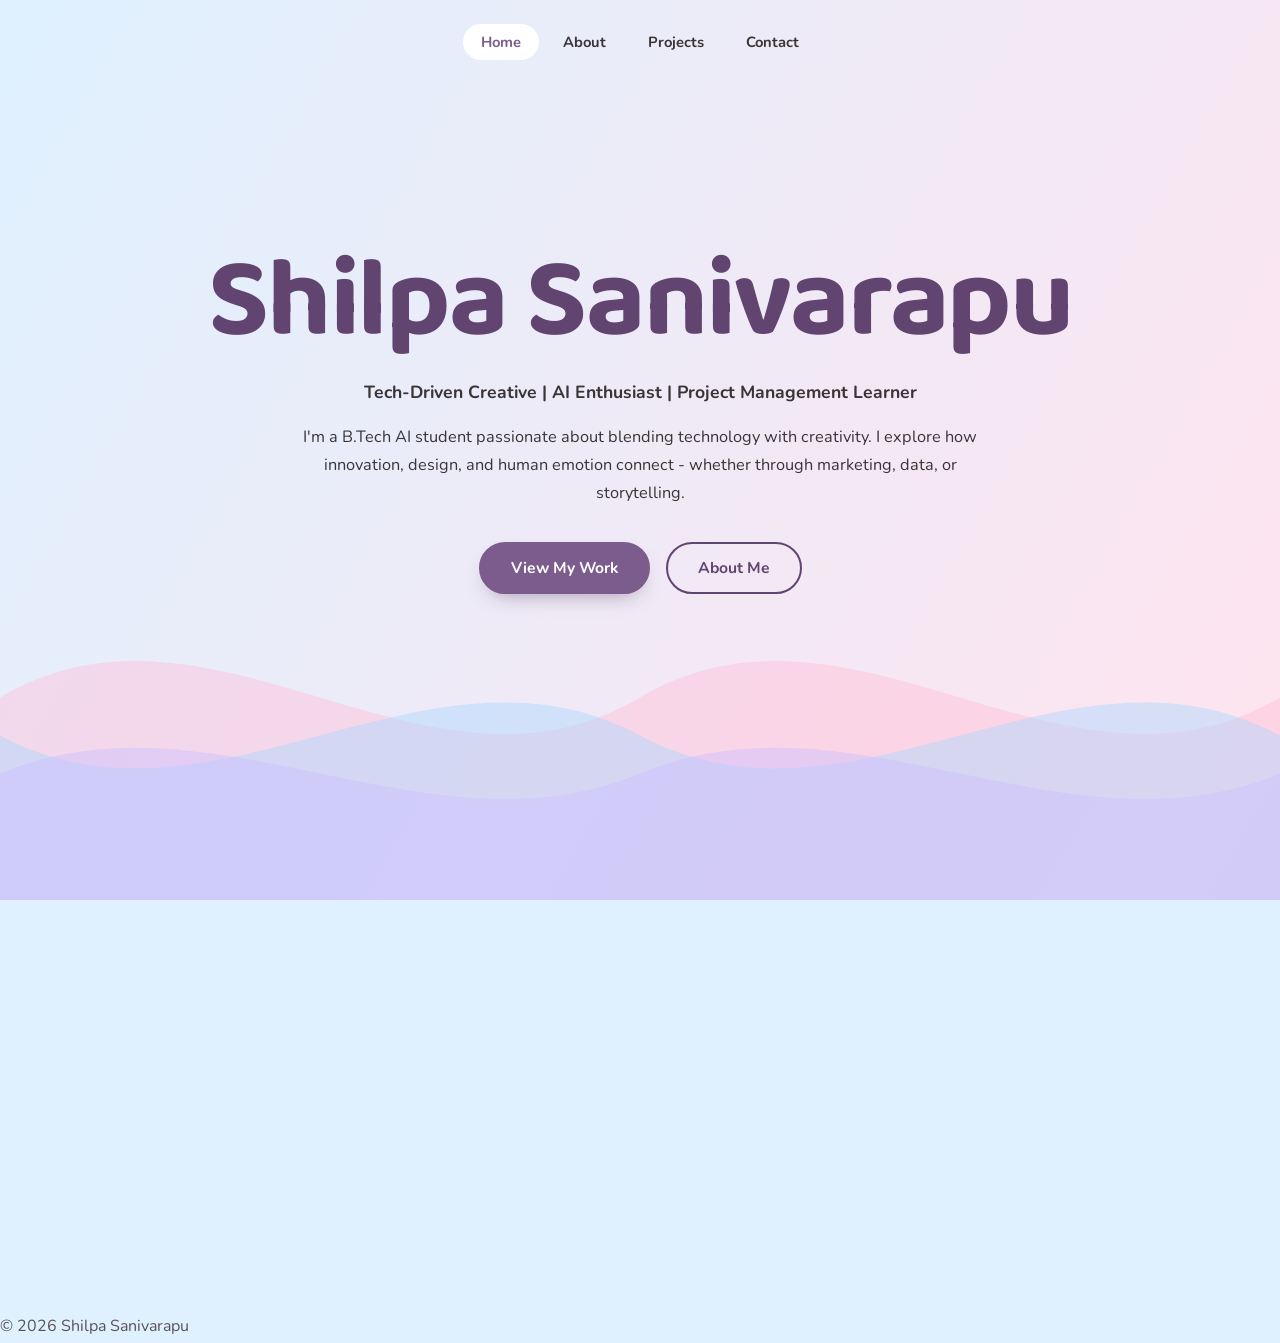
==== commit b1d1825c: "changes" ====
--- a/index.html
+++ b/index.html
@@ -3,80 +3,9 @@
 <head>
 <meta charset="UTF-8">
 <meta name="viewport" content="width=device-width, initial-scale=1.0">
-<title>Shilpa Sanivarapu — One-page demo</title>
-<style>
-@import url('https://fonts.googleapis.com/css2?family=Baloo+2:wght@600;700;800&family=Nunito:wght@400;600;700&family=Dancing+Script:wght@600;700&display=swap');
-:root{--sky:#dff1ff;--blush:#ffe3ee;--accent:#7c5c8c;--accent-dark:#614470;--heading:#3a3437;--text:#5a5256;--card:rgba(255,255,255,.8);--shadow:0 16px 32px -18px rgba(60,50,90,.25)}
-*{margin:0;padding:0;box-sizing:border-box}
-html{scroll-behavior:smooth;scroll-padding-top:70px}
-body{font-family:'Nunito',sans-serif;color:var(--text);background:var(--sky);overflow-x:hidden}
-h1,h2,h3{font-family:'Baloo 2',sans-serif;color:var(--heading);font-weight:700}
-a{text-decoration:none;color:inherit}
-
-.bg-glow{position:fixed;inset:0;z-index:-2;background:linear-gradient(120deg,var(--sky),var(--blush),#e8e4ff,var(--sky));background-size:300% 300%;animation:drift 18s ease-in-out infinite}
-@keyframes drift{0%,100%{background-position:0% 50%}50%{background-position:100% 50%}}
-.waves{position:fixed;left:0;right:0;bottom:0;height:45vh;z-index:-1;overflow:hidden;pointer-events:none}
-.wave{position:absolute;bottom:0;left:0;width:200%;height:100%;animation:slide linear infinite}
-.wave path{fill:currentColor}
-.w1{color:rgba(255,190,215,.45);animation-duration:22s}
-.w2{color:rgba(170,215,255,.45);animation-duration:30s;animation-direction:reverse}
-.w3{color:rgba(205,190,255,.45);animation-duration:40s}
-@keyframes slide{to{transform:translateX(-50%)}}
-
-.site-nav{position:sticky;top:0;z-index:10;display:flex;justify-content:center;gap:6px;flex-wrap:wrap;padding:14px 24px;backdrop-filter:blur(10px);-webkit-backdrop-filter:blur(10px);background:rgba(255,255,255,.35)}
-.site-nav a{font-weight:700;font-size:.92rem;color:var(--heading);padding:8px 18px;border-radius:999px;transition:.2s}
-.site-nav a:hover,.site-nav a.active{background:#fff;color:var(--accent)}
-
-section{max-width:900px;margin:0 auto;padding:90px 24px}
-.hero{min-height:88vh;display:flex;flex-direction:column;justify-content:center;text-align:center;max-width:1100px}
-.hero h1{font-size:clamp(3rem,10vw,7rem);line-height:1;letter-spacing:-.02em;color:var(--accent-dark);margin-bottom:22px;min-height:1em}
-.hero h1.typing::after{content:'';display:inline-block;width:.06em;height:.85em;margin-left:.05em;background:var(--accent-dark);vertical-align:-.05em;animation:blink .7s step-end infinite}
-@keyframes blink{50%{opacity:0}}
-.tagline{font-weight:700;color:var(--heading);font-size:1.1rem;margin-bottom:20px}
-.intro{line-height:1.7;max-width:680px;margin:0 auto 34px;color:var(--heading)}
-body.run .fade{opacity:0;animation:up .8s ease forwards}
-body.run .tagline{animation-delay:.4s}body.run .intro{animation-delay:.6s}body.run .btn-row{animation-delay:.8s}
-@keyframes up{from{opacity:0;transform:translateY(14px)}to{opacity:1;transform:none}}
-
-.btn-row{display:flex;gap:16px;justify-content:center;flex-wrap:wrap}
-.btn{display:inline-block;font-weight:700;color:#fff;background:var(--accent);padding:13px 30px;border-radius:999px;border:2px solid var(--accent);box-shadow:0 10px 20px -10px rgba(97,68,112,.5);transition:.15s;cursor:pointer;font-family:inherit;font-size:.98rem}
-.btn:hover{transform:translateY(-2px);background:var(--accent-dark)}
-.btn-outline{background:transparent;color:var(--accent-dark);border-color:var(--accent-dark);box-shadow:none}
-.btn-outline:hover{background:var(--accent-dark);color:#fff}
-
-.sec-title{font-size:clamp(2rem,5vw,3rem);color:var(--accent-dark);text-align:center;margin-bottom:34px}
-.panel{background:var(--card);backdrop-filter:blur(8px);-webkit-backdrop-filter:blur(8px);border:1px solid rgba(255,255,255,.9);border-radius:22px;box-shadow:var(--shadow);padding:44px}
-.panel p{line-height:1.8;margin-bottom:18px}.panel p:last-child{margin-bottom:0}
-.chips{display:flex;gap:10px;flex-wrap:wrap;justify-content:center;margin-top:24px}
-.chip{background:#fff;color:var(--accent-dark);font-weight:700;font-size:.85rem;padding:7px 16px;border-radius:999px}
-
-.grid{display:grid;grid-template-columns:repeat(auto-fit,minmax(240px,1fr));gap:20px}
-.item{background:var(--card);backdrop-filter:blur(8px);border:1px solid rgba(255,255,255,.9);border-radius:20px;box-shadow:var(--shadow);padding:28px 26px;transition:transform .2s}
-.item:hover{transform:translateY(-5px)}
-.item h3{font-size:1.2rem;color:var(--accent-dark);margin-bottom:8px}
-.item p{font-size:.95rem;line-height:1.6}
-.tag{display:inline-block;font-size:.72rem;font-weight:700;color:var(--accent-dark);background:#fff;padding:3px 10px;border-radius:999px;margin-bottom:10px}
-
-.box{background:var(--card);backdrop-filter:blur(8px);-webkit-backdrop-filter:blur(8px);border:1px solid rgba(255,255,255,.95);border-radius:10px;box-shadow:var(--shadow);padding:64px 56px;min-height:340px}
-.box p{line-height:1.9;font-size:1.05rem;margin-bottom:18px}
-.box .chips{justify-content:flex-start}
-.script-title{font-family:'Dancing Script',cursive;font-size:clamp(2.8rem,7vw,4.4rem);font-weight:700;color:var(--accent-dark);margin-bottom:22px;line-height:1}
-#about{max-width:1000px}
-.sec-head{display:flex;align-items:baseline;justify-content:center;gap:18px;flex-wrap:wrap;margin-bottom:34px}
-.sec-head .sec-title{margin:0}
-.more{font-weight:700;color:var(--accent);border-bottom:2px solid transparent;transition:.15s}
-.more:hover{color:var(--accent-dark);border-color:var(--accent-dark)}
-.more-row{text-align:center;margin-top:34px}
-.contact{text-align:center}
-.contact p{margin-bottom:26px;line-height:1.7}
-footer{text-align:center;padding:30px 24px 150px;font-size:.85rem}
-
-.js .reveal{opacity:0;transform:translateY(28px);transition:opacity .7s ease,transform .7s ease}
-.js .reveal.in{opacity:1;transform:none}
-@media(max-width:600px){.panel{padding:30px 22px}.box{padding:36px 24px}}
-@media(prefers-reduced-motion:reduce){*,*::before,*::after{animation:none!important;transition:none!important}.js .reveal{opacity:1;transform:none}}
-</style>
-<script>document.documentElement.classList.add('js')</script>
+<title>Shilpa Sanivarapu</title>
+<link rel="stylesheet" href="style.css?v=6">
+<script>document.documentElement.classList.add('js');</script>
 </head>
 <body>
 <div class="bg-glow"></div>
@@ -87,67 +16,54 @@
 </div>
 
 <nav class="site-nav">
-<a href="#home" class="active">Home</a><a href="#about">About</a><a href="#projects">Projects</a><a href="#contact">Contact</a>
+  <a href="#home" class="active">Home</a>
+  <a href="#about">About</a>
+  <a href="#projects">Projects</a>
+  <a href="#contact">Contact</a>
 </nav>
 
 <section id="home" class="hero">
-<h1 id="name">Shilpa Sanivarapu</h1>
-<p class="tagline fade">Tech-Driven Creative | AI Enthusiast | Project Management Learner</p>
-<p class="intro fade">I'm a B.Tech AI student passionate about blending technology with creativity. I explore how innovation, design, and human emotion connect - whether through marketing, data, or storytelling.</p>
-<div class="btn-row fade"><a href="#projects" class="btn">View My Work</a><a href="#about" class="btn btn-outline">About Me</a></div>
+  <h1 id="name">Shilpa Sanivarapu</h1>
+  <p class="tagline fade">Tech-Driven Creative | AI Enthusiast | Project Management Learner</p>
+  <p class="intro fade">I'm a B.Tech AI student passionate about blending technology with creativity. I explore how innovation, design, and human emotion connect - whether through marketing, data, or storytelling.</p>
+  <div class="btn-row fade">
+    <a href="#projects" class="btn">View My Work</a>
+    <a href="#about" class="btn btn-outline">About Me</a>
+  </div>
 </section>
 
 <section id="about">
-<div class="box reveal">
-<h2 class="script-title">About me</h2>
-<p>AI student, NGO leader, and yoga instructor. From managing social media to coordinating sustainability initiatives, I like work where technology and people meet.</p>
-<p><strong>Hello, I graduated recently from Mahindra University where I finished my B.Tech in AI. I enjoy learning new things and facing challenges which push me to be better in the field I choose. On the side, I have interests in yoga, art and movies. </strong></p>
-<div class="chips"><span class="chip">AI / ML</span><span class="chip">Project Management</span><span class="chip">NGO Leadership</span><span class="chip">Yoga</span></div>
-</div>
+  <div class="box reveal">
+    <h2 class="about-title">About me</h2>
+    <p>AI student, NGO leader, and yoga instructor. From managing social media to coordinating sustainability initiatives, I like work where technology and people meet.</p>
+    <p><strong>Hello, I graduated recently from Mahindra University where I finished my B.Tech in AI. I enjoy learning new things and facing challenges which push me to be better in the field I choose. On the side, I have interests in yoga, art and movies. </strong></p>
+    <div class="chips"><span class="chip" data-fx="ai">AI / ML</span><span class="chip" data-fx="pm">Project Management</span><span class="chip" data-fx="ngo">NGO Leadership</span><span class="chip" data-fx="yoga">Yoga</span></div>
+  </div>
 </section>
 
 <section id="projects">
-<div class="sec-head reveal"><h2 class="sec-title">Projects</h2><a class="more" href="projects.html">Know more →</a></div>
-<div class="grid">
-<div class="item reveal"><span class="tag">NLP</span><h3>Emotion Detection</h3><p>Made an Emotion Detection model, which reads the text given and by sentiment analysis, identifies the emotion.</p></div>
-<div class="item reveal"><span class="tag">Computer Vision</span><h3>Real Time Drowsiness Detection</h3><p>Made a simple drowsiness detection model which helps identify if the driver is at risk of falling asleep and alerts them for safety.</p></div>
-<div class="item reveal"><span class="tag">Full-Stack</span><h3>Simple Flavors</h3><p>Made an app, SimpleFlavors, which acts as a bridge between cooks and customers.</p></div>
-</div>
-<div class="more-row reveal"><a class="btn btn-outline" href="projects.html">See all projects</a></div>
+  <div class="sec-head reveal"><h2 class="sec-title">Projects</h2><a class="more" href="projects.html">Know more →</a></div>
+  <div class="grid">
+    <div class="item reveal"><span class="tag">NLP</span><h3>Emotion Detection</h3><p>Made an Emotion Detection model, which reads the text given and by sentiment analysis, identifies the emotion.</p></div>
+    <div class="item reveal"><span class="tag">Computer Vision</span><h3>Real Time Drowsiness Detection</h3><p>Made a simple drowsiness detection model which helps identify if the driver is at risk of falling asleep and alerts them for safety.</p></div>
+    <div class="item reveal"><span class="tag">Full-Stack</span><h3>Simple Flavors</h3><p>Made an app, SimpleFlavors, which acts as a bridge between cooks and customers.</p></div>
+  </div>
+  <div class="more-row reveal"><a class="btn btn-outline" href="projects.html">See all projects</a></div>
 </section>
 
 <section id="contact" class="contact">
-<h2 class="sec-title reveal">Contact</h2>
-<div class="panel reveal">
-<p>Let's connect! Feel free to reach out.</p>
-<div class="btn-row">
-<a class="btn" href="mailto:csbhavana@icloud.com">Email Me</a>
-<a class="btn btn-outline" href="https://www.linkedin.com/in/shilpa-sanivarapu/?isSelfProfile=true" target="_blank" rel="noopener">LinkedIn</a>
-<a class="btn btn-outline" href="https://github.com/Shilpa-Sanivarapu" target="_blank" rel="noopener">GitHub</a>
-</div>
-</div>
+  <h2 class="sec-title reveal">Contact</h2>
+  <div class="panel reveal">
+    <p>Let's connect! Feel free to reach out.</p>
+    <div class="btn-row">
+      <a class="btn" href="mailto:csbhavana@icloud.com">Email Me</a>
+      <a class="btn btn-outline" href="https://www.linkedin.com/in/shilpa-sanivarapu/?isSelfProfile=true" target="_blank" rel="noopener">LinkedIn</a>
+      <a class="btn btn-outline" href="https://github.com/Shilpa-Sanivarapu" target="_blank" rel="noopener">GitHub</a>
+    </div>
+  </div>
 </section>
 
 <footer>© 2026 Shilpa Sanivarapu</footer>
-
-<script>
-(function(){
-var reduce=matchMedia('(prefers-reduced-motion: reduce)').matches;
-var h1=document.getElementById('name'),full=h1.textContent;
-if(!reduce){
- h1.textContent='';h1.classList.add('typing');document.body.classList.add('run');
- var i=0;(function t(){h1.textContent=full.slice(0,++i);if(i<full.length)setTimeout(t,70);else setTimeout(function(){h1.classList.remove('typing')},700)})();
-}
-var items=document.querySelectorAll('.reveal');
-if(!('IntersectionObserver' in window)||reduce){items.forEach(function(e){e.classList.add('in')})}
-else{var io=new IntersectionObserver(function(es){es.forEach(function(e){if(e.isIntersecting){e.target.classList.add('in');io.unobserve(e.target)}})},{threshold:.15});items.forEach(function(e){io.observe(e)})}
-// highlight nav link for the section in view
-var links=document.querySelectorAll('.site-nav a'),secs=document.querySelectorAll('section');
-if('IntersectionObserver' in window){
- var so=new IntersectionObserver(function(es){es.forEach(function(e){if(e.isIntersecting){links.forEach(function(a){a.classList.toggle('active',a.getAttribute('href')==='#'+e.target.id)})}})},{rootMargin:'-45% 0px -50% 0px'});
- secs.forEach(function(s){so.observe(s)});
-}
-})();
-</script>
+<script src="script.js?v=6"></script>
 </body>
 </html>
--- a/style.css
+++ b/style.css
@@ -0,0 +1,118 @@
+@import url('https://fonts.googleapis.com/css2?family=Baloo+2:wght@600;700;800&family=Nunito:wght@400;600;700&display=swap');
+
+:root {
+  --sky: #dff1ff;
+  --blush: #ffe3ee;
+  --accent: #7c5c8c;
+  --accent-dark: #614470;
+  --heading: #3a3437;
+  --text: #5a5256;
+  --card: rgba(255, 255, 255, 0.78);
+  --border: rgba(255, 255, 255, 0.9);
+  --shadow: 0 16px 32px -18px rgba(60, 50, 90, 0.25);
+}
+
+* { margin: 0; padding: 0; box-sizing: border-box; }
+html { scroll-behavior: smooth; }
+
+body {
+  font-family: 'Nunito', -apple-system, BlinkMacSystemFont, sans-serif;
+  color: var(--text);
+  background: var(--sky);
+  min-height: 100vh;
+  overflow-x: hidden;
+}
+
+h1, h2, h3 { font-family: 'Baloo 2', 'Nunito', sans-serif; font-weight: 700; color: var(--heading); }
+a { text-decoration: none; color: inherit; }
+
+/* ---------- Animated background ---------- */
+.bg-glow {
+  position: fixed; inset: 0; z-index: -2;
+  background: linear-gradient(120deg, var(--sky), var(--blush), #e8e4ff, var(--sky));
+  background-size: 300% 300%;
+  animation: drift 18s ease-in-out infinite;
+}
+@keyframes drift { 0%,100% { background-position: 0% 50%; } 50% { background-position: 100% 50%; } }
+
+.waves { position: fixed; left: 0; right: 0; bottom: 0; height: 45vh; z-index: -1; overflow: hidden; pointer-events: none; }
+.wave { position: absolute; bottom: 0; left: 0; width: 200%; height: 100%; animation: slide linear infinite; }
+.wave path { fill: currentColor; }
+.w1 { color: rgba(255, 190, 215, 0.45); animation-duration: 22s; }
+.w2 { color: rgba(170, 215, 255, 0.45); animation-duration: 30s; animation-direction: reverse; }
+.w3 { color: rgba(205, 190, 255, 0.45); animation-duration: 40s; }
+@keyframes slide { to { transform: translateX(-50%); } }
+
+/* ---------- Nav ---------- */
+.site-nav { display: flex; justify-content: center; gap: 6px; flex-wrap: wrap; padding: 24px 24px 0; }
+.site-nav a {
+  font-weight: 700; font-size: 0.92rem; color: var(--heading);
+  padding: 8px 18px; border-radius: 999px; transition: background 0.2s, color 0.2s;
+}
+.site-nav a:hover, .site-nav a.active { background: #fff; color: var(--accent); }
+
+/* ---------- Hero ---------- */
+.hero { text-align: center; padding: 90px 24px 90px; max-width: 1100px; margin: 0 auto; min-height: 80vh; display: flex; flex-direction: column; justify-content: center; }
+.hero h1 {
+  font-size: clamp(3rem, 10vw, 7rem);
+  line-height: 1; letter-spacing: -0.02em; margin-bottom: 22px;
+  color: var(--accent-dark); min-height: 1em;
+}
+.hero h1.typing::after { content: ''; display: inline-block; width: 0.06em; height: 0.85em; margin-left: 0.05em; background: var(--accent-dark); vertical-align: -0.05em; animation: blink 0.7s step-end infinite; }
+@keyframes blink { 50% { opacity: 0; } }
+
+.tagline { font-weight: 700; color: var(--heading); font-size: 1.1rem; margin-bottom: 20px; }
+.intro { font-size: 1.02rem; line-height: 1.7; max-width: 680px; margin: 0 auto 34px; color: var(--heading); }
+
+/* Rest of hero fades in right after typing starts */
+.fade-in { opacity: 1; }
+body.intro-run .fade-in { opacity: 0; animation: fadeUp 0.8s ease forwards; }
+body.intro-run .tagline { animation-delay: 0.4s; }
+body.intro-run .intro { animation-delay: 0.6s; }
+body.intro-run .btn-row { animation-delay: 0.8s; }
+@keyframes fadeUp { from { opacity: 0; transform: translateY(14px); } to { opacity: 1; transform: none; } }
+
+.btn-row { display: flex; gap: 16px; justify-content: center; flex-wrap: wrap; }
+.btn {
+  display: inline-block; font-weight: 700; font-size: 0.98rem; color: #fff; background: var(--accent);
+  padding: 13px 30px; border-radius: 999px; border: 2px solid var(--accent);
+  box-shadow: 0 10px 20px -10px rgba(97, 68, 112, 0.5); transition: transform 0.15s, background 0.15s;
+}
+.btn:hover { transform: translateY(-2px); background: var(--accent-dark); }
+.btn-outline { background: transparent; color: var(--accent-dark); border-color: var(--accent-dark); box-shadow: none; }
+.btn-outline:hover { background: var(--accent-dark); color: #fff; }
+
+/* ---------- Cards ---------- */
+.section-wrap { max-width: 820px; margin: 0 auto; padding: 0 24px 140px; display: flex; flex-direction: column; gap: 28px; }
+.card {
+  background: var(--card); backdrop-filter: blur(8px); -webkit-backdrop-filter: blur(8px);
+  border: 1px solid var(--border); border-radius: 22px; box-shadow: var(--shadow);
+  padding: 48px 44px; text-align: center; transition: transform 0.2s, box-shadow 0.2s;
+}
+.card:hover { transform: translateY(-4px); }
+.card h2 { font-size: 1.9rem; margin-bottom: 12px; }
+.teaser { line-height: 1.7; }
+
+/* Scroll reveal (only hidden when JS is running) */
+.js .reveal { opacity: 0; transform: translateY(28px); transition: opacity 0.7s ease, transform 0.7s ease; }
+.js .reveal.in { opacity: 1; transform: none; }
+.js .reveal.in:hover { transform: translateY(-4px); }
+
+/* ---------- Inner pages (About, Projects, Contact) ---------- */
+.page-wrap { max-width: 820px; margin: 0 auto; padding: 50px 24px 140px; }
+.page-card { background: var(--card); backdrop-filter: blur(8px); border: 1px solid var(--border); border-radius: 22px; box-shadow: var(--shadow); padding: 52px 46px; }
+.page-card h1 { font-size: 2.4rem; text-align: center; margin-bottom: 30px; color: var(--accent); }
+.page-card p { line-height: 1.8; margin-bottom: 20px; }
+.grid { display: grid; grid-template-columns: repeat(auto-fit, minmax(230px, 1fr)); gap: 20px; margin: 32px 0; }
+.grid-item { background: #fff; border-radius: 18px; padding: 26px 24px; }
+.grid-item h3 { font-size: 1.12rem; margin-bottom: 8px; color: var(--accent-dark); }
+.back-link-row { text-align: center; margin-top: 36px; }
+.back-link { font-weight: 700; font-size: 0.92rem; }
+.back-link:hover { color: var(--accent); }
+
+@media (max-width: 600px) { .card, .page-card { padding: 32px 22px; } }
+
+@media (prefers-reduced-motion: reduce) {
+  *, *::before, *::after { animation: none !important; transition: none !important; }
+  .js .reveal { opacity: 1; transform: none; }
+}
